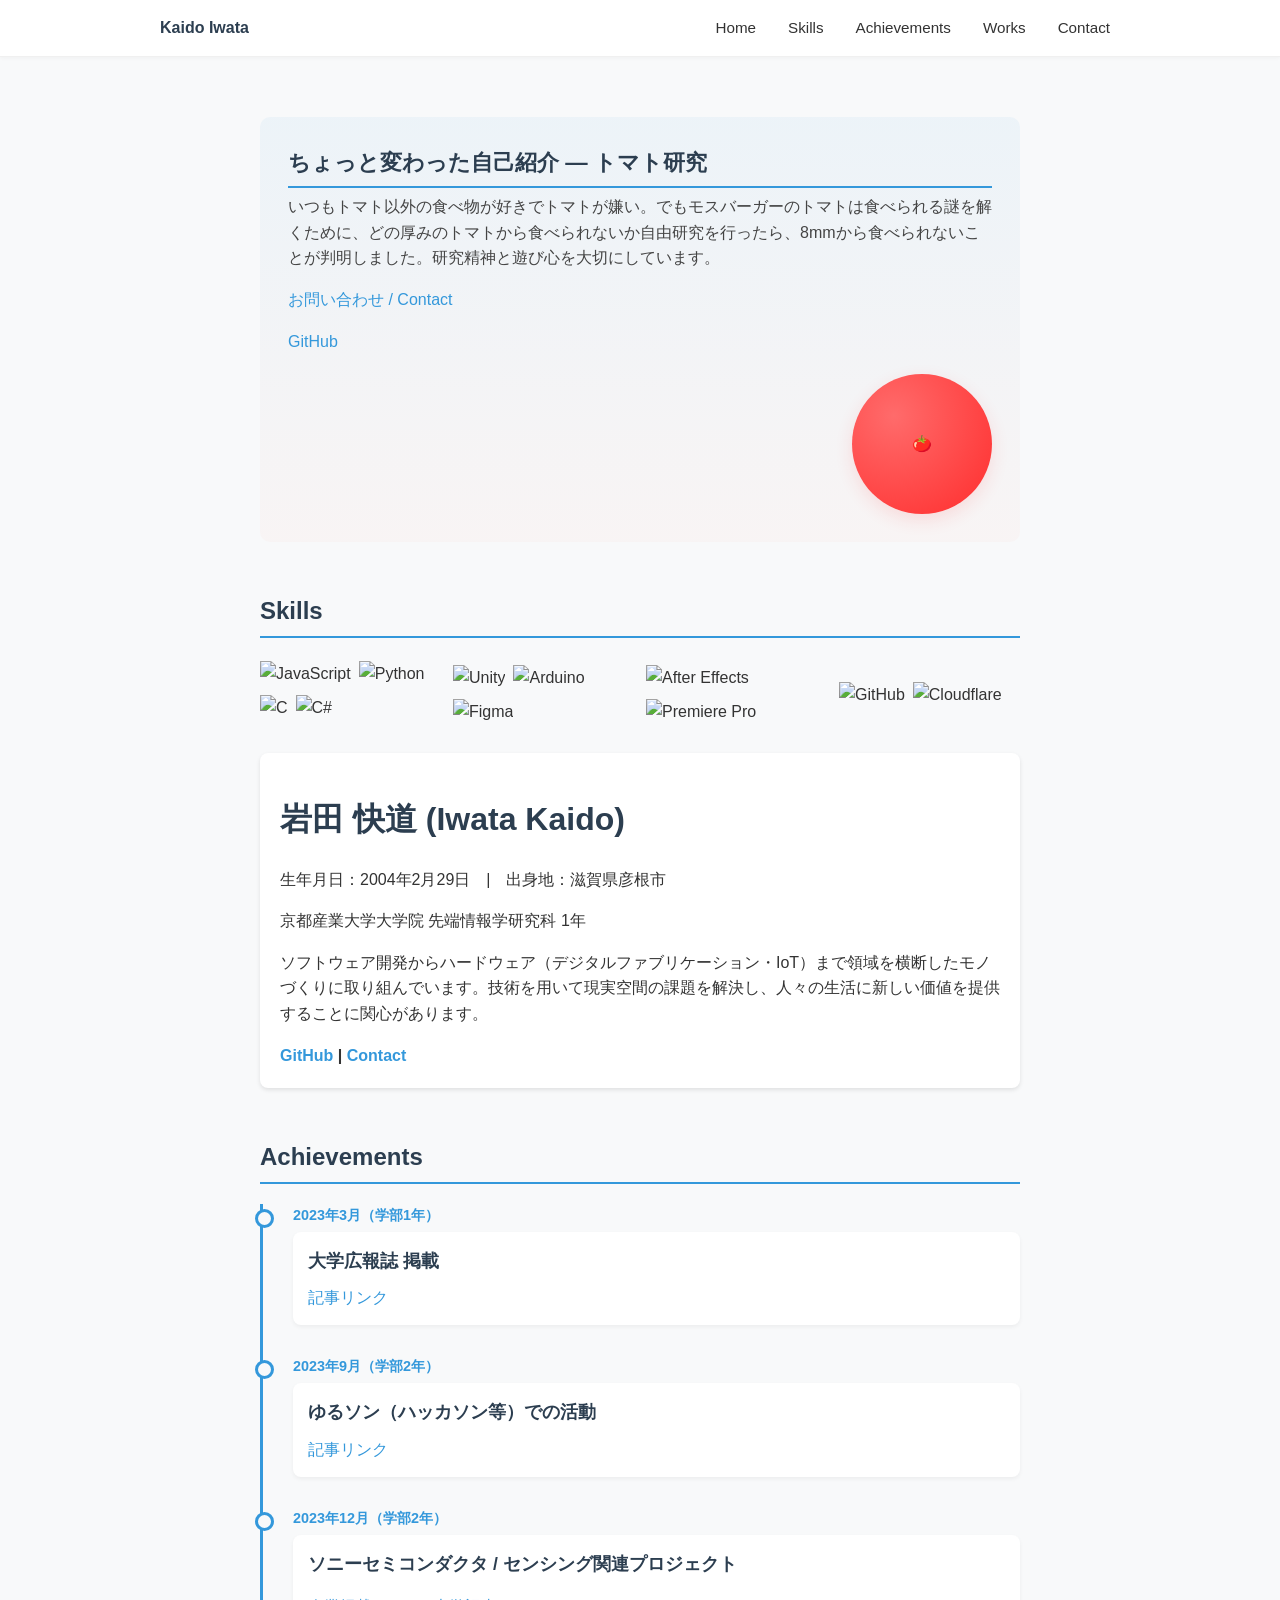
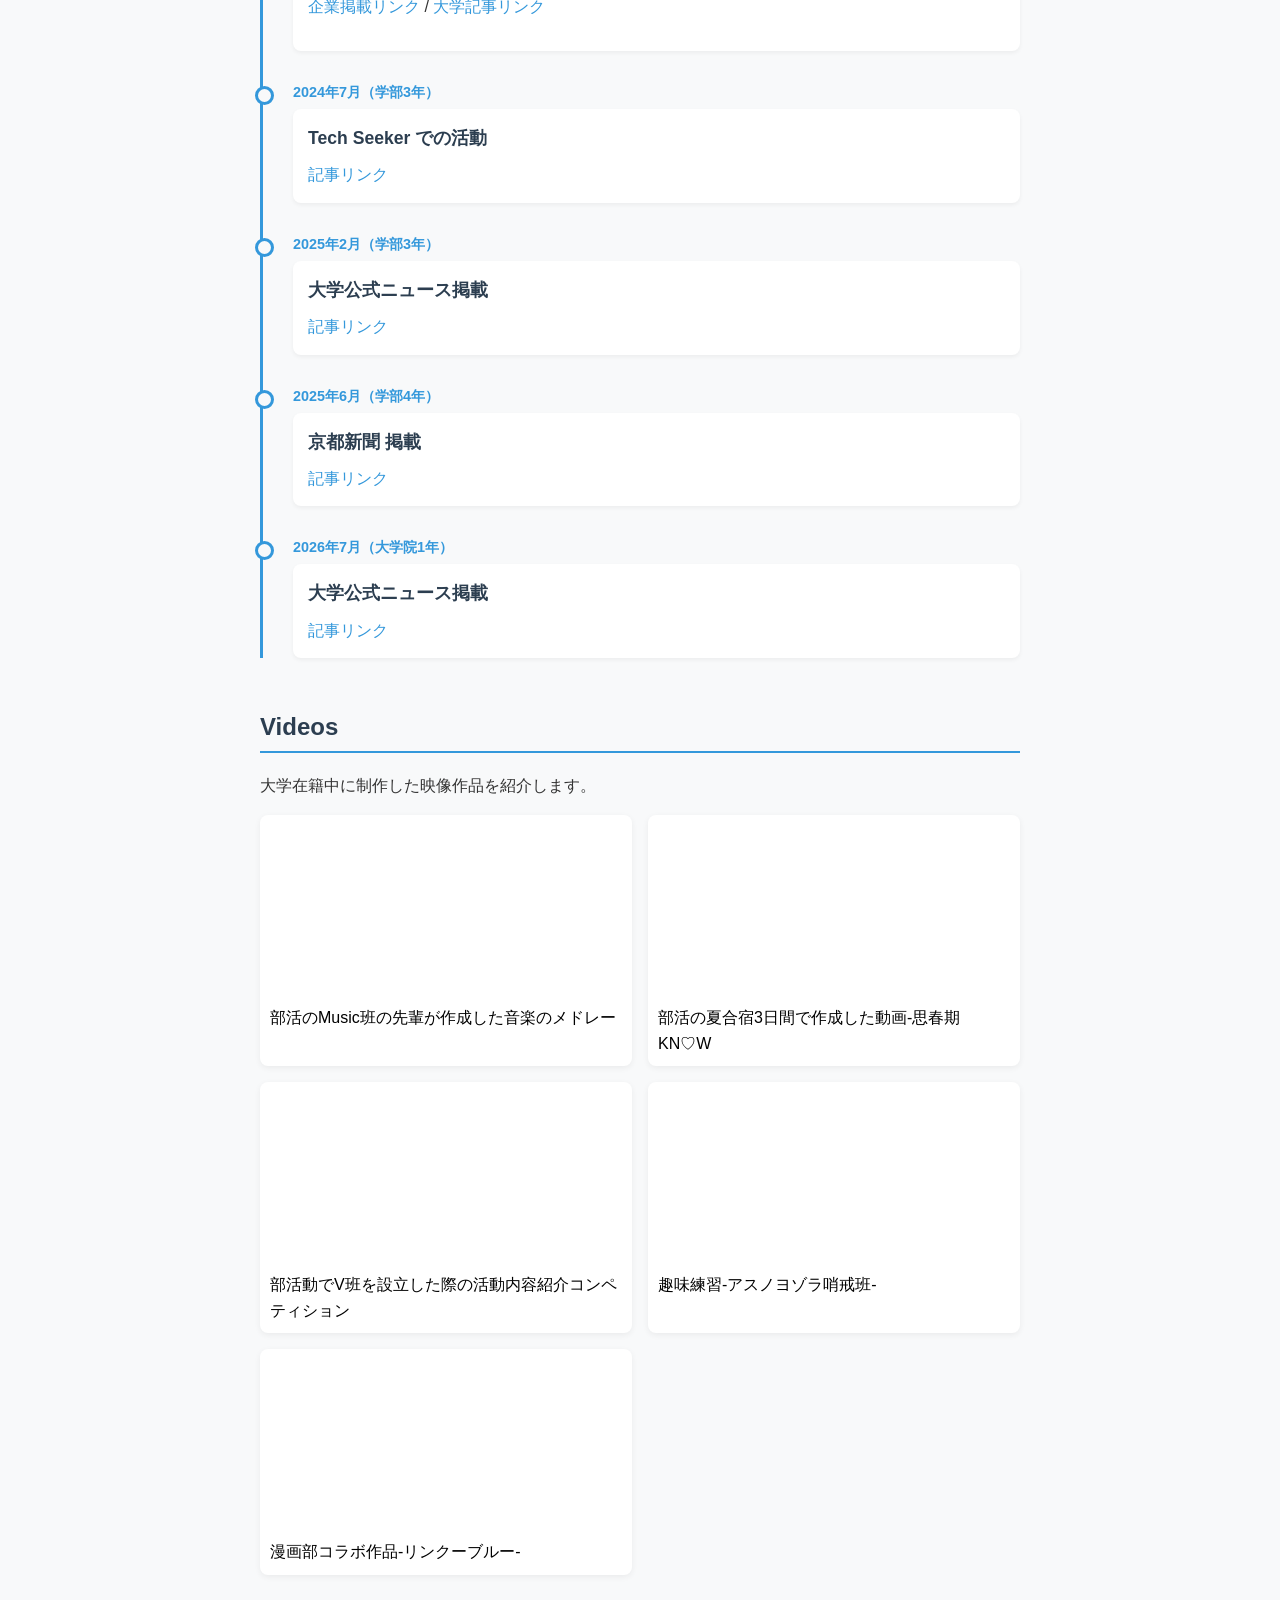
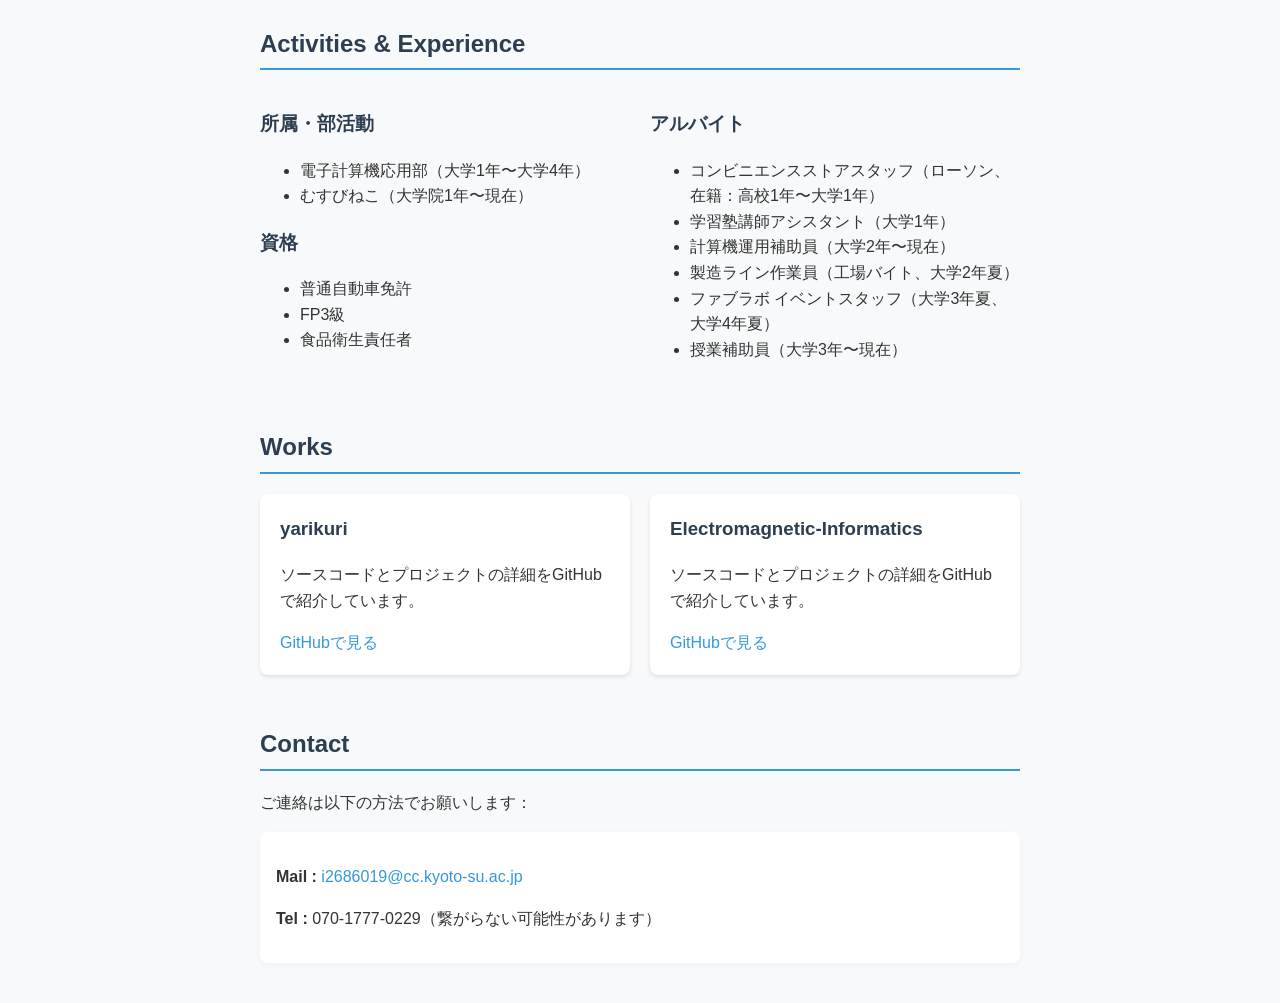
==== index.html @ a4ea2a2a "Publish portfolio" ====
<!DOCTYPE html>
<html lang="ja">
<head>
  <meta charset="UTF-8">
  <meta name="viewport" content="width=device-width, initial-scale=1.0">
  <title>岩田 快道 | Portfolio</title>
  <meta name="description" content="岩田快道のポートフォリオ。ソフトウェア開発、IoT、デジタルファブリケーション、映像制作の活動を紹介します。">
  <meta property="og:title" content="岩田 快道 | Portfolio">
  <meta property="og:description" content="ソフトウェアからハードウェアまで、領域を横断したモノづくりと活動の記録。">
  <meta property="og:type" content="website">
  <meta property="og:url" content="https://kaikai-kitan.github.io/myportfolio/">
  <link rel="canonical" href="https://kaikai-kitan.github.io/myportfolio/">
  <style>
    * { box-sizing: border-box; }
    html { scroll-behavior: smooth; }
    img { max-width: 100%; }
    .profile-card { display: flow-root; }
    @media (prefers-reduced-motion: reduce) { html { scroll-behavior: auto; } }
    @media (max-width: 600px) {
      nav.site-nav .nav-inner { flex-wrap: wrap; gap: 4px; }
      nav.site-nav .nav-links { margin-left: 0; flex-wrap: wrap; gap: 0; }
      nav.site-nav .nav-links a { padding: 6px; font-size: 0.8rem; }
      .works-grid, .videos-grid { grid-template-columns: minmax(0, 1fr); }
      .hero { padding: 20px; }
      section[id], header[id] { scroll-margin-top: 120px; }
      .contact-form { overflow-wrap: anywhere; }
    }
    :root {
      --primary-color: #2c3e50;
      --secondary-color: #3498db;
      --bg-color: #f8f9fa;
      --text-color: #333;
    }
    body {
      font-family: 'Helvetica Neue', Arial, 'Hiragino Kaku Gothic ProN', 'Hiragino Sans', Meiryo, sans-serif;
      line-height: 1.6;
      color: var(--text-color);
      background-color: var(--bg-color);
      margin: 0;
      padding: 0;
    }
    .container {
      max-width: 800px;
      margin: 0 auto;
      padding: 40px 20px;
    }
    h1, h2, h3 {
      color: var(--primary-color);
    }
    h2 {
      border-bottom: 2px solid var(--secondary-color);
      padding-bottom: 5px;
      margin-top: 50px;
    }
    /* account for sticky nav when scrolling to anchors */
    section[id] { scroll-margin-top: 82px; }
    a {
      color: var(--secondary-color);
      text-decoration: none;
    }
    a:hover {
      text-decoration: underline;
    }
    /* Navbar */
    nav.site-nav {
      position: sticky;
      top: 0;
      background: #fff;
      border-bottom: 1px solid rgba(0,0,0,0.06);
      z-index: 50;
      box-shadow: 0 1px 4px rgba(0,0,0,0.04);
    }
    nav.site-nav .nav-inner {
      max-width: 1000px;
      margin: 0 auto;
      padding: 10px 20px;
      display: flex;
      align-items: center;
      gap: 20px;
    }
    nav.site-nav .brand {
      font-weight: 700;
      color: var(--primary-color);
    }
    nav.site-nav .nav-links {
      margin-left: auto;
      display: flex;
      gap: 12px;
      align-items: center;
    }
    nav.site-nav .nav-links a {
      color: var(--text-color);
      padding: 6px 10px;
      border-radius: 6px;
      font-size: 0.95em;
    }
    nav.site-nav .nav-links a:hover {
      background: rgba(52,152,219,0.08);
      color: var(--secondary-color);
    }
    /* Hero */
    .hero {
      display: grid;
      grid-template-columns: 1fr;
      gap: 20px;
      align-items: center;
      background: linear-gradient(180deg, rgba(52,152,219,0.06), rgba(255,99,71,0.03));
      padding: 28px;
      border-radius: 10px;
      margin: 20px 0;
      overflow: hidden;
    }
    .hero .hero-content {
      max-width: 720px;
    }
    .hero h2 {
      margin: 0 0 6px 0;
      font-size: 1.4rem;
    }
    .hero p.lead {
      margin: 0 0 12px 0;
      color: #444;
    }
    .tomato-illustration {
      width: 140px;
      height: 140px;
      border-radius: 50%;
      background: radial-gradient(circle at 30% 30%, #ff6b6b, #ff2d2d);
      display: flex;
      align-items: center;
      justify-content: center;
      box-shadow: 0 6px 18px rgba(255,45,45,0.12);
      margin-left: auto;
    }

    /* Skills icons grid */
    .skills-grid {
      display: grid;
      grid-template-columns: repeat(auto-fit, minmax(120px, 1fr));
      gap: 12px;
      margin-top: 12px;
    }
    .skill-card {
      background: #fff;
      border-radius: 8px;
      padding: 12px;
      display: flex;
      gap: 10px;
      align-items: center;
      box-shadow: 0 2px 6px rgba(0,0,0,0.04);
    }
    .skill-icon {
      width: 42px;
      height: 42px;
      display: inline-flex;
      align-items: center;
      justify-content: center;
      font-size: 20px;
      border-radius: 8px;
      background: #f1f3f5;
    }
    .skill-js { background: #f7df1e; color: #000; }
    .skill-svelte { background: #ff3e00; color: #fff; }
    .skill-py { background: linear-gradient(180deg,#306998,#ffd43b); color:#fff; }
    .skill-ae { background: #1f1f2e; color:#fff; }
    .skill-c { background: #2d6cdf; color:#fff; }
    .skill-esp { background: #6bd3b3; color:#064; }

    /* Videos */
    .videos-grid {
      display: grid;
      grid-template-columns: repeat(auto-fit, minmax(280px, 1fr));
      gap: 16px;
    }
    .video-card {
      background: #fff;
      border-radius: 8px;
      overflow: hidden;
      box-shadow: 0 2px 6px rgba(0,0,0,0.06);
    }
    .video-card iframe,
    .video-card video {
      width: 100%;
      height: 180px;
      display: block;
      border: 0;
    }

    /* Videos caption style: make captions black and remove link underline */
    #videos .video-card a {
      color: #000;
      text-decoration: none;
      border-bottom: none;
    }
    #videos .video-card a:hover {
      color: var(--secondary-color);
      text-decoration: underline;
    }

    /* Activities & Events */
    .two-col {
      display: grid;
      grid-template-columns: 1fr 1fr;
      gap: 20px;
    }
    @media (max-width: 720px) {
      .two-col { grid-template-columns: 1fr; }
      nav.site-nav .nav-inner { padding: 10px 12px; }
      .tomato-illustration { width: 110px; height: 110px; }
    }
    /* Add spacing between skills and profile */
    #skills { margin-bottom: 28px; }
    
    /* Profile Section */
    .profile-card {
      background: #fff;
      padding: 20px;
      border-radius: 8px;
      box-shadow: 0 2px 4px rgba(0,0,0,0.1);
    }
    .links {
      margin-top: 15px;
      font-weight: bold;
    }

    /* Skills Section */
    .skills-list {
      display: flex;
      flex-wrap: wrap;
      gap: 10px;
      list-style: none;
      padding: 0;
    }
    .skills-list li {
      background: #e9ecef;
      padding: 5px 15px;
      border-radius: 20px;
      font-size: 0.9em;
    }

    /* Timeline Section (Achievements) */
    .timeline {
      position: relative;
      margin: 20px 0;
      padding-left: 30px;
      border-left: 3px solid var(--secondary-color);
    }
    .timeline-item {
      position: relative;
      margin-bottom: 30px;
    }
    .timeline-item::before {
      content: '';
      position: absolute;
      left: -38px;
      top: 5px;
      width: 13px;
      height: 13px;
      background: var(--bg-color);
      border: 3px solid var(--secondary-color);
      border-radius: 50%;
    }
    .timeline-date {
      font-weight: bold;
      color: var(--secondary-color);
      font-size: 0.9em;
      margin-bottom: 5px;
    }
    .timeline-content {
      background: #fff;
      padding: 15px;
      border-radius: 8px;
      box-shadow: 0 2px 4px rgba(0,0,0,0.05);
    }
    .timeline-content h3 {
      margin: 0 0 10px 0;
      font-size: 1.1em;
    }

    /* Works Section */
    .works-grid {
      display: grid;
      grid-template-columns: repeat(auto-fit, minmax(300px, 1fr));
      gap: 20px;
    }
    .work-card {
      background: #fff;
      border-radius: 8px;
      padding: 20px;
      box-shadow: 0 2px 4px rgba(0,0,0,0.1);
    }
    .work-title {
      margin-top: 0;
    }
    .work-tech {
      font-size: 0.85em;
      color: #666;
      margin-bottom: 10px;
    }

    /* Modal */
    .modal-backdrop {
      position: fixed;
      inset: 0;
      background: rgba(0,0,0,0.5);
      display: none;
      align-items: center;
      justify-content: center;
      z-index: 200;
    }
    .modal {
      background: #fff;
      border-radius: 10px;
      max-width: 760px;
      width: 94%;
      max-height: 80vh;
      overflow: auto;
      padding: 20px;
      box-shadow: 0 10px 30px rgba(0,0,0,0.2);
    }
    .modal.show { display: block; }
    .modal-close { float: right; background: transparent; border: 0; font-size: 1.1rem; cursor: pointer; }

    /* Contact form */
    .contact-form { background:#fff; padding:16px; border-radius:8px; box-shadow:0 2px 6px rgba(0,0,0,0.04); }
    .contact-form input, .contact-form textarea { width:100%; padding:8px; margin-top:8px; border:1px solid #e6e6e6; border-radius:6px; }
    .contact-form button { margin-top:8px; background:var(--secondary-color); color:#fff; border:0; padding:8px 12px; border-radius:6px; cursor:pointer; }
  </style>
</head>
<body>
  <nav class="site-nav" aria-label="Main navigation">
    <div class="nav-inner">
      <div class="brand">Kaido Iwata</div>
      <div class="nav-links">
        <a href="#home">Home</a>
        <a href="#skills">Skills</a>
        <a href="#achievements">Achievements</a>
        <a href="#works">Works</a>
        <a href="#contact">Contact</a>
      </div>
    </div>
  </nav>
  <div class="container">
    <!-- Hero (Tomato anecdote) -->
    <section class="hero">
      <div class="hero-content">
        <h2>ちょっと変わった自己紹介 — トマト研究</h2>
        <p class="lead">いつもトマト以外の食べ物が好きでトマトが嫌い。でもモスバーガーのトマトは食べられる謎を解くために、どの厚みのトマトから食べられないか自由研究を行ったら、8mmから食べられないことが判明しました。研究精神と遊び心を大切にしています。</p>
        <p><a href="#contact">お問い合わせ / Contact</a></p>
        <div style="margin-top:12px">
          <a href="https://github.com/kaikai-kitan" target="_blank" rel="noopener noreferrer">GitHub</a>
        </div>
      </div>
      <div class="tomato-illustration" aria-hidden="true">🍅</div>
    </section>
    
    <section id="skills">
      <h2>Skills</h2>
      <div class="skills-grid" style="align-items:center;">
        <!-- Languages -->
        <div style="display:flex;flex-wrap:wrap;gap:8px;align-items:center;">
          <img src="https://img.shields.io/badge/JavaScript-F7DF1E?style=for-the-badge&logo=javascript&logoColor=black" alt="JavaScript" />
          <img src="https://img.shields.io/badge/Python-3776AB?style=for-the-badge&logo=python&logoColor=white" alt="Python" />
          <img src="https://img.shields.io/badge/C-00599C?style=for-the-badge&logo=c&logoColor=white" alt="C" />
          <img src="https://img.shields.io/badge/C%23-239120?style=for-the-badge&logo=c-sharp&logoColor=white" alt="C#" />
        </div>

        <!-- Game & Creative Tools -->
        <div style="display:flex;flex-wrap:wrap;gap:8px;align-items:center;margin-top:8px;">
          <img src="https://img.shields.io/badge/Unity-000000?style=for-the-badge&logo=unity&logoColor=white" alt="Unity" />
          <img src="https://img.shields.io/badge/Arduino-00979D?style=for-the-badge&logo=arduino&logoColor=white" alt="Arduino" />
          <img src="https://img.shields.io/badge/Figma-F24E1E?style=for-the-badge&logo=figma&logoColor=white" alt="Figma" />
        </div>

        <!-- Video & Motion -->
        <div style="display:flex;flex-wrap:wrap;gap:8px;align-items:center;margin-top:8px;">
          <img src="https://img.shields.io/badge/After_Effects-9999FF?style=for-the-badge&logo=adobe-after-effects&logoColor=white" alt="After Effects" />
          <img src="https://img.shields.io/badge/Premiere_Pro-9999FF?style=for-the-badge&logo=adobe-premiere-pro&logoColor=white" alt="Premiere Pro" />
        </div>

        <!-- DevOps & Others -->
        <div style="display:flex;flex-wrap:wrap;gap:8px;align-items:center;margin-top:8px;">
          <img src="https://img.shields.io/badge/GitHub-181717?style=for-the-badge&logo=github&logoColor=white" alt="GitHub" />
          <img src="https://img.shields.io/badge/Cloudflare-F38020?style=for-the-badge&logo=cloudflare&logoColor=white" alt="Cloudflare" />
        </div>
      </div>
    </section>
    <header id="home" class="profile-card">
      <h1>岩田 快道 (Iwata Kaido)</h1>
      <p>生年月日：2004年2月29日　|　出身地：滋賀県彦根市</p>
      <p>京都産業大学大学院 先端情報学研究科 1年</p>
      <p>ソフトウェア開発からハードウェア（デジタルファブリケーション・IoT）まで領域を横断したモノづくりに取り組んでいます。技術を用いて現実空間の課題を解決し、人々の生活に新しい価値を提供することに関心があります。</p>
        <div class="links">
          <a href="https://github.com/kaikai-kitan" target="_blank" rel="noopener noreferrer">GitHub</a> | 
          <a href="#contact">Contact</a>
        </div>
    </header>
    

    <!-- 実績 (時系列順) -->
    <section id="achievements">
      <h2>Achievements</h2>
      <div class="timeline">
        
        <div class="timeline-item">
          <div class="timeline-date">2023年3月（学部1年）</div>
          <div class="timeline-content">
            <h3>大学広報誌 掲載</h3>
            <a href="https://www.kyoto-su.ac.jp/about/koho/sagi/2023/08_01_sagi.html" target="_blank" rel="noopener noreferrer">記事リンク</a>
          </div>
        </div>

        <div class="timeline-item">
          <div class="timeline-date">2023年9月（学部2年）</div>
          <div class="timeline-content">
            <h3>ゆるソン（ハッカソン等）での活動</h3>
            <a href="https://www.kyoto-su.ac.jp/wr-news/2023_ise/20231120_196_yuruthon.html" target="_blank" rel="noopener noreferrer">記事リンク</a>
          </div>
        </div>

        <div class="timeline-item">
          <div class="timeline-date">2023年12月（学部2年）</div>
          <div class="timeline-content">
            <h3>ソニーセミコンダクタ / センシング関連プロジェクト</h3>
            <p>
              <a href="https://www.sony-semicon.com/ja/info/2024/2024011201.html" target="_blank" rel="noopener noreferrer">企業掲載リンク</a> / 
              <a href="https://www.kyoto-su.ac.jp/wr-news/2023_ise/20231226_196_sensing.html" target="_blank" rel="noopener noreferrer">大学記事リンク</a>
            </p>
          </div>
        </div>

        <div class="timeline-item">
          <div class="timeline-date">2024年7月（学部3年）</div>
          <div class="timeline-content">
            <h3>Tech Seeker での活動</h3>
            <a href="https://www.kyoto-su.ac.jp/wr-news/2024_ise/20240716_196_techseeker.html" target="_blank" rel="noopener noreferrer">記事リンク</a>
          </div>
        </div>

        <div class="timeline-item">
          <div class="timeline-date">2025年2月（学部3年）</div>
          <div class="timeline-content">
            <h3>大学公式ニュース掲載</h3>
            <a href="https://www.kyoto-su.ac.jp/news/news-000598.html" target="_blank" rel="noopener noreferrer">記事リンク</a>
          </div>
        </div>

        <div class="timeline-item">
          <div class="timeline-date">2025年6月（学部4年）</div>
          <div class="timeline-content">
            <h3>京都新聞 掲載</h3>
            <a href="https://www.kyoto-np.co.jp/articles/-/1494513" target="_blank" rel="noopener noreferrer">記事リンク</a>
          </div>
        </div>

        <div class="timeline-item">
          <div class="timeline-date">2026年7月（大学院1年）</div>
          <div class="timeline-content">
            <h3>大学公式ニュース掲載</h3>
            <a href="https://www.kyoto-su.ac.jp/news/news-003319.html" target="_blank" rel="noopener noreferrer">記事リンク</a>
          </div>
        </div>

      </div>
    </section>

    <!-- Videos / 映像作品 -->
    <section id="videos">
      <h2>Videos</h2>
      <p>大学在籍中に制作した映像作品を紹介します。</p>
      <div class="videos-grid">
        <!-- 1 -->
        <div class="video-card">
          <div class="media-fallback" data-id="qpyAPRqM528">
            <iframe src="https://www.youtube.com/embed/qpyAPRqM528?rel=0" title="Video 1" loading="lazy" allowfullscreen></iframe>
          </div>
          <div style="padding:10px"><a href="https://www.youtube.com/watch?v=qpyAPRqM528" target="_blank" rel="noopener noreferrer">部活のMusic班の先輩が作成した音楽のメドレー</a></div>
        </div>

        <!-- 2 -->
        <div class="video-card">
          <div class="media-fallback" data-id="vR4zYsvXco4">
            <iframe src="https://www.youtube.com/embed/vR4zYsvXco4?rel=0" title="Video 2" loading="lazy" allowfullscreen></iframe>
          </div>
          <div style="padding:10px"><a href="https://www.youtube.com/watch?v=vR4zYsvXco4" target="_blank" rel="noopener noreferrer">部活の夏合宿3日間で作成した動画-思春期KN♡W</a></div>
        </div>

        <!-- 3 -->
        <div class="video-card">
          <div class="media-fallback" data-id="ZSowNJAmvLs">
            <iframe src="https://www.youtube.com/embed/ZSowNJAmvLs?rel=0" title="Video 3" loading="lazy" allowfullscreen></iframe>
          </div>
          <div style="padding:10px"><a href="https://www.youtube.com/watch?v=ZSowNJAmvLs" target="_blank" rel="noopener noreferrer">部活動でV班を設立した際の活動内容紹介コンペティション</a></div>
        </div>

        <!-- 4 (studio video id) -->
        <div class="video-card">
          <div class="media-fallback" data-id="2HR0WA5hGog">
            <iframe src="https://www.youtube.com/embed/2HR0WA5hGog?rel=0" title="Video 4" loading="lazy" allowfullscreen></iframe>
          </div>
          <div style="padding:10px"><a href="https://www.youtube.com/watch?v=2HR0WA5hGog" target="_blank" rel="noopener noreferrer">趣味練習-アスノヨゾラ哨戒班-</a></div>
        </div>

        <!-- 5 -->
        <div class="video-card">
          <div class="media-fallback" data-id="8yglG_UARAo">
            <iframe src="https://www.youtube.com/embed/8yglG_UARAo?rel=0" title="Video 5" loading="lazy" allowfullscreen></iframe>
          </div>
          <div style="padding:10px"><a href="https://www.youtube.com/watch?v=8yglG_UARAo" target="_blank" rel="noopener noreferrer">漫画部コラボ作品-リンクーブルー-</a></div>
        </div>

      </div>
    </section>

    <!-- Activities: 部活動・資格・アルバイト -->
    <section id="activities">
      <h2>Activities & Experience</h2>
      <div class="two-col">
        <div>
            <h3>所属・部活動</h3>
            <ul>
              <li>電子計算機応用部（大学1年〜大学4年）</li>
              <li>むすびねこ（大学院1年〜現在）</li>
            </ul>
            <h3>資格</h3>
            <ul>
              <li>普通自動車免許</li>
              <li>FP3級</li>
              <li>食品衛生責任者</li>
            </ul>
        </div>
        <div>
          <h3>アルバイト</h3>
            <ul>
              <li>コンビニエンスストアスタッフ（ローソン、在籍：高校1年〜大学1年）</li>
              <li>学習塾講師アシスタント（大学1年）</li>
              <li>計算機運用補助員（大学2年〜現在）</li>
              <li>製造ライン作業員（工場バイト、大学2年夏）</li>
              <li>ファブラボ イベントスタッフ（大学3年夏、大学4年夏）</li>
              <li>授業補助員（大学3年〜現在）</li>
            </ul>
        </div>
      </div>
    </section>

    <!-- 制作物 -->
    <section id="works">
      <h2>Works</h2>
      <div class="works-grid">
        
        <div class="work-card">
          <h3 class="work-title">yarikuri</h3>
          <p>ソースコードとプロジェクトの詳細をGitHubで紹介しています。</p>
          <a href="https://github.com/kaikai-kitan/yarikuri" target="_blank" rel="noopener noreferrer">GitHubで見る</a>
        </div>

        <div class="work-card">
          <h3 class="work-title">Electromagnetic-Informatics</h3>
          <p>ソースコードとプロジェクトの詳細をGitHubで紹介しています。</p>
          <a href="https://github.com/kaikai-kitan/Electromagnetic-Informatics" target="_blank" rel="noopener noreferrer">GitHubで見る</a>
        </div>

      </div>
    </section>

    <!-- 連絡先 -->
    <section id="contact">
      <h2>Contact</h2>
      <p>ご連絡は以下の方法でお願いします：</p>
      <div class="contact-form">
        <p><strong>Mail :</strong> <a href="mailto:i2686019@cc.kyoto-su.ac.jp">i2686019@cc.kyoto-su.ac.jp</a></p>
        <p><strong>Tel :</strong> 070-1777-0229（繋がらない可能性があります）</p>
      </div>
    </section>

  </div>
</body>
</html>
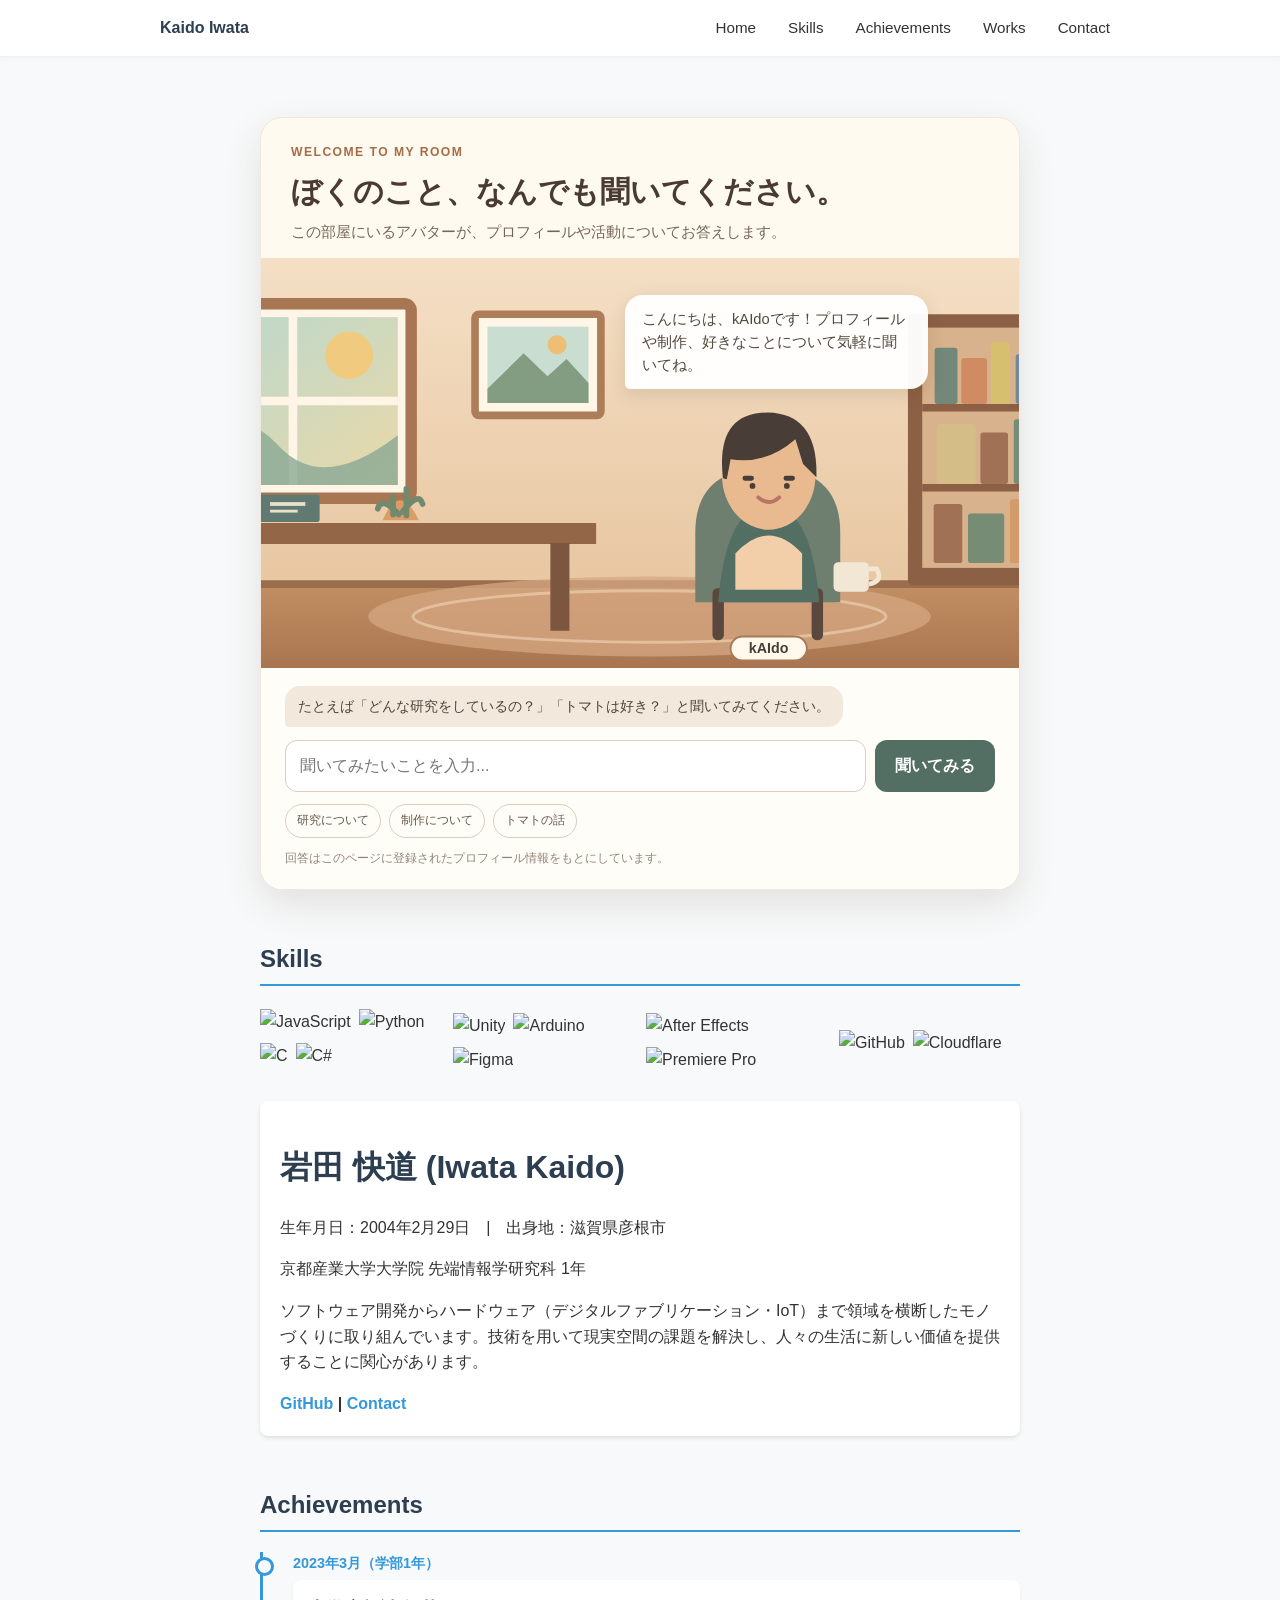
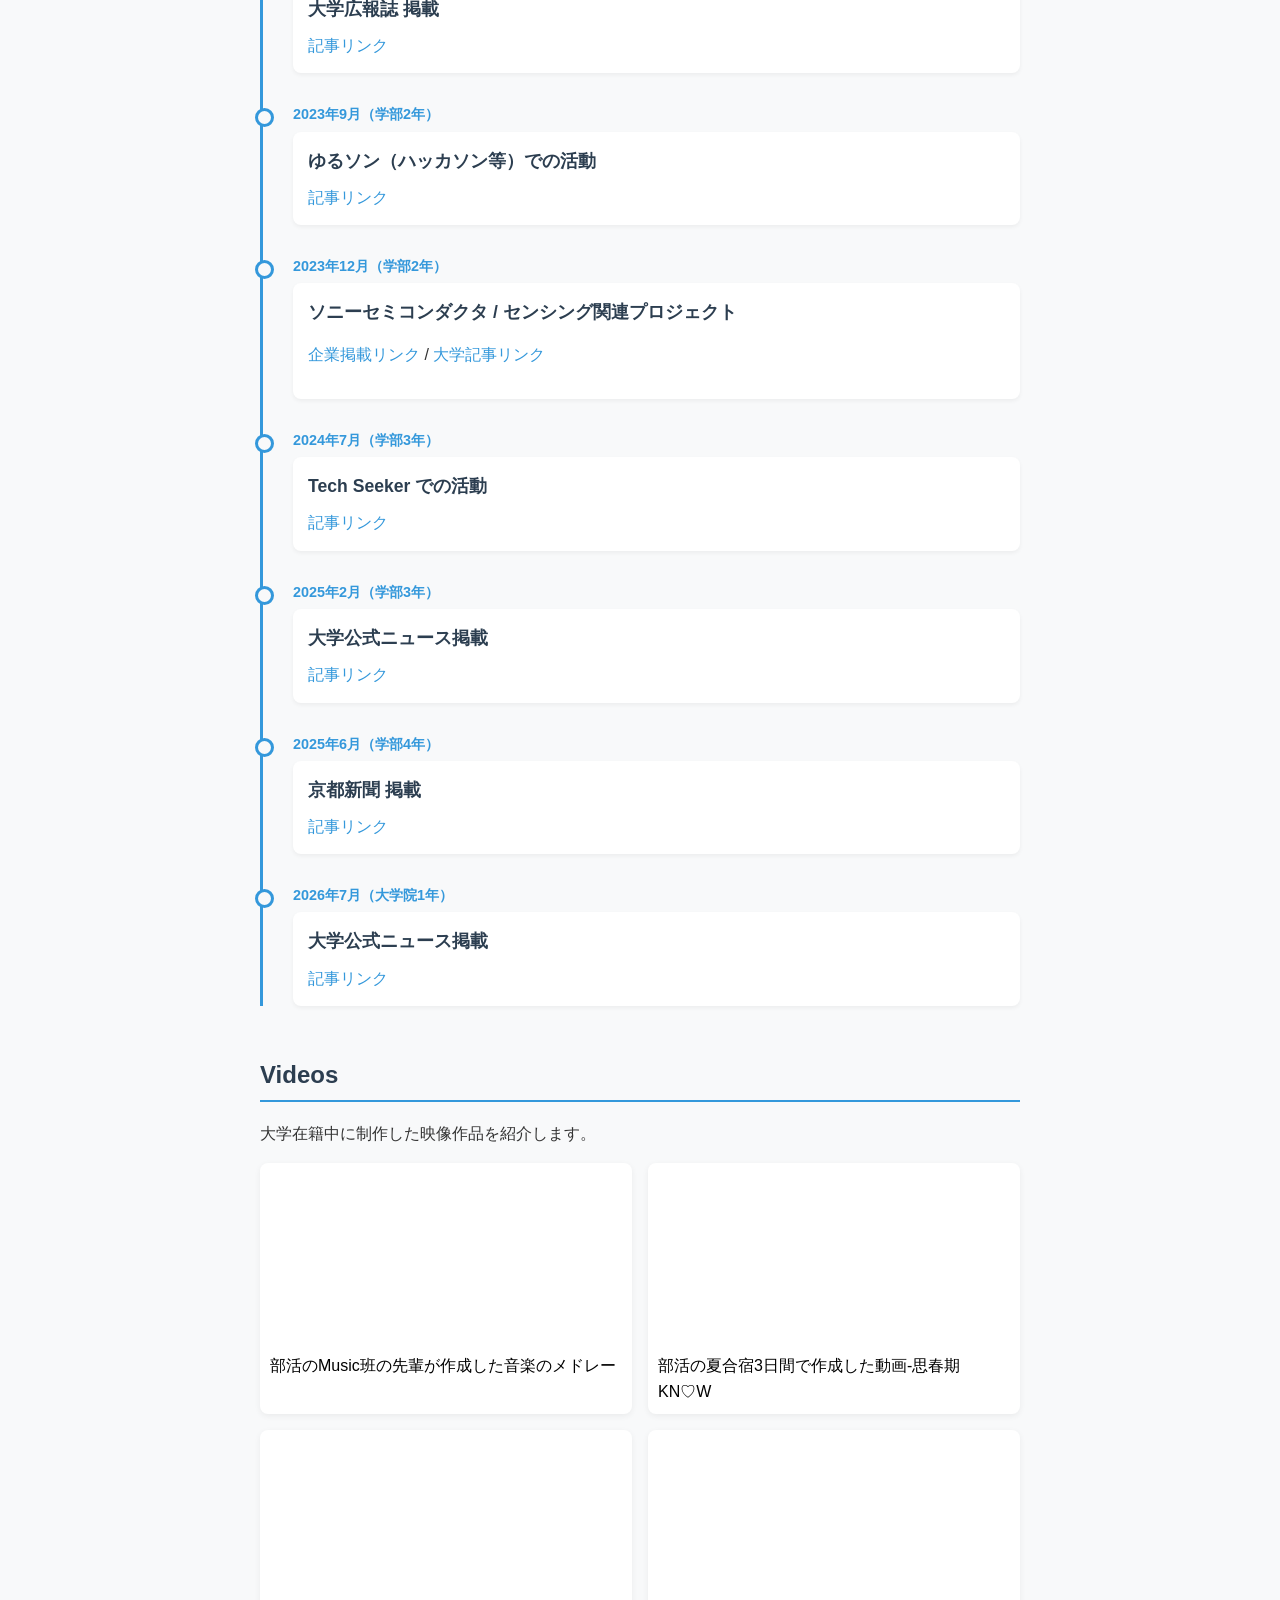
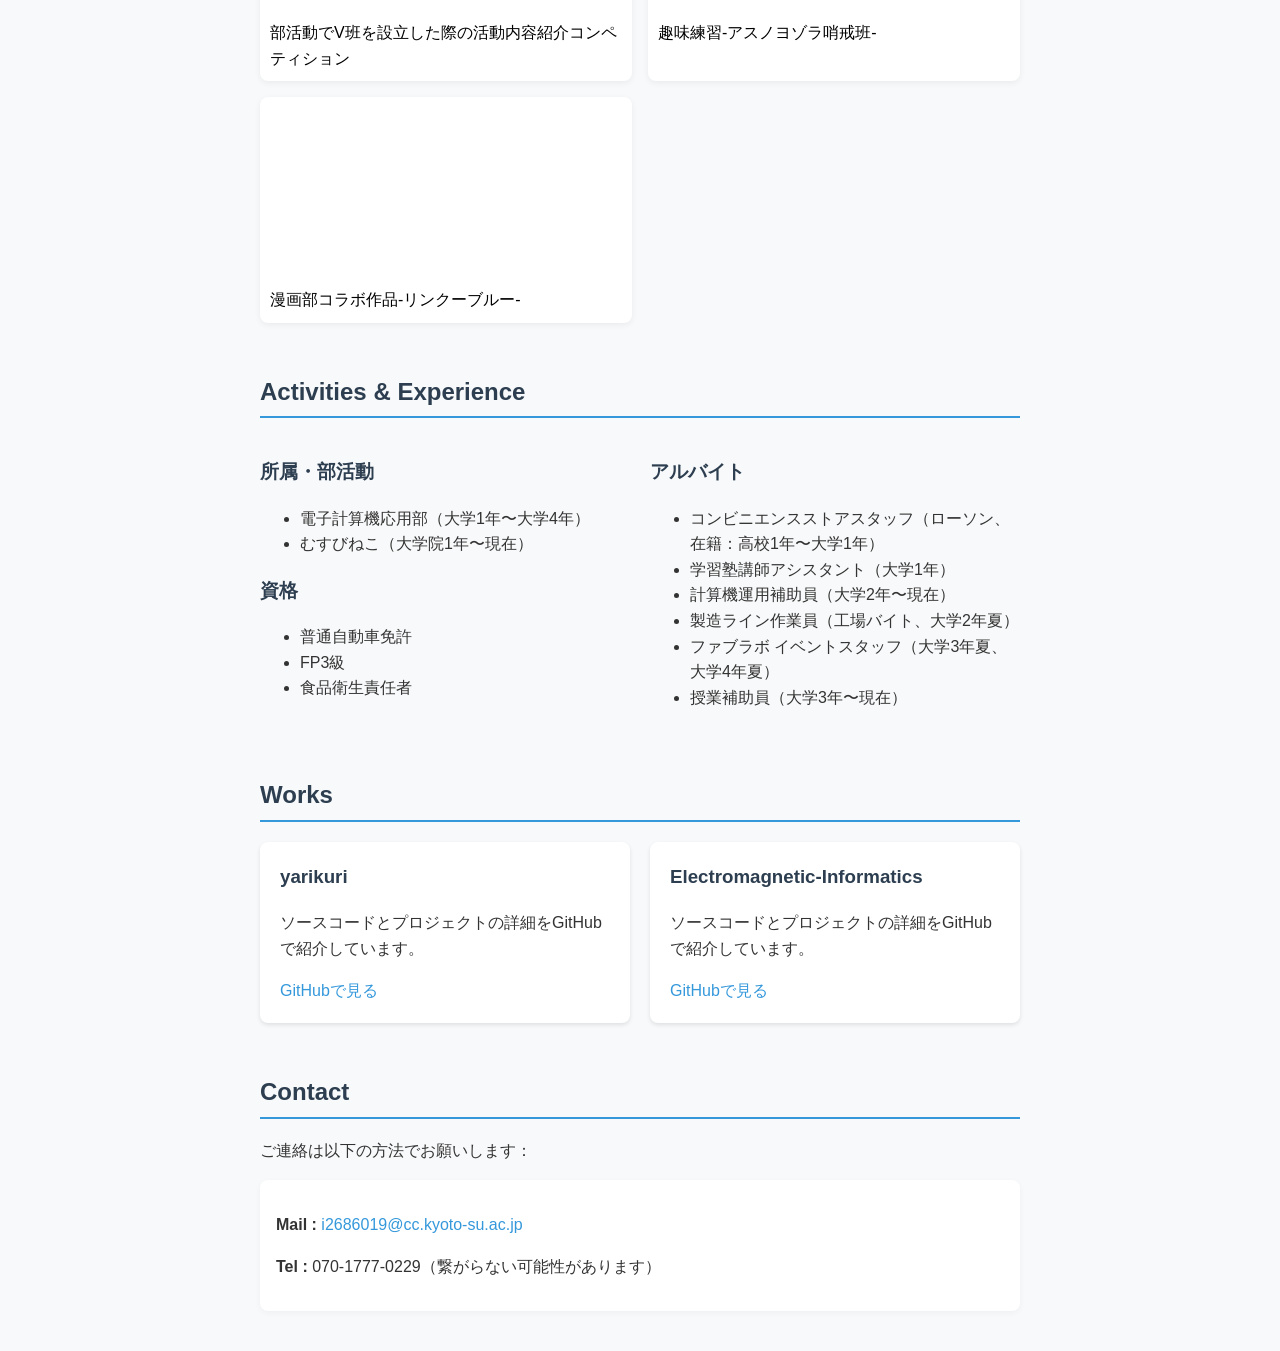
==== commit 5a31f905: "Add kAIdo portfolio chat assistant" ====
--- a/index.html
+++ b/index.html
@@ -98,6 +98,64 @@
       background: rgba(52,152,219,0.08);
       color: var(--secondary-color);
     }
+    /* About-me room chatbot */
+    .room-chat {
+      margin: 20px 0 34px;
+      overflow: hidden;
+      border-radius: 22px;
+      background: #fffaf0;
+      box-shadow: 0 14px 38px rgba(68, 52, 37, .12);
+      border: 1px solid rgba(104, 78, 54, .1);
+    }
+    .room-heading { padding: 25px 30px 14px; }
+    .room-kicker { margin: 0 0 5px; color: #a66c45; font-size: .76rem; font-weight: 800; letter-spacing: .12em; }
+    .room-heading h1 { margin: 0; color: #493b33; font-size: clamp(1.35rem, 3vw, 1.85rem); }
+    .room-heading p:last-child { margin: 5px 0 0; color: #75665b; font-size: .94rem; }
+    .room-scene {
+      position: relative;
+      height: clamp(260px, 39vw, 410px);
+      overflow: hidden;
+      background: #e9c9a5;
+    }
+    .room-scene svg { display: block; width: 100%; height: 100%; }
+    .scene-bubble {
+      position: absolute;
+      top: 9%; left: 48%;
+      max-width: min(40%, 360px);
+      padding: 13px 17px;
+      border-radius: 18px 18px 18px 5px;
+      color: #53483d;
+      background: rgba(255,255,255,.96);
+      box-shadow: 0 5px 18px rgba(68,52,37,.13);
+      font-size: .92rem;
+      line-height: 1.55;
+      animation: bubble-in .35s ease-out both;
+    }
+    .scene-bubble::after { content: ''; position: absolute; left: 14px; bottom: -8px; border: 9px solid transparent; border-top-color: #fff; border-left: 0; }
+    .scene-bubble.thinking { color: #8b7a6b; }
+    @keyframes bubble-in { from { opacity: 0; transform: translateY(7px) scale(.98); } to { opacity: 1; transform: translateY(0) scale(1); } }
+    .room-chatbox { padding: 18px 24px 22px; background: #fffdf8; }
+    .chat-log { display: flex; flex-direction: column; gap: 10px; max-height: 180px; overflow-y: auto; margin-bottom: 13px; }
+    .chat-message { max-width: 82%; padding: 9px 13px; border-radius: 15px; font-size: .9rem; white-space: pre-wrap; overflow-wrap: anywhere; }
+    .chat-message.bot { align-self: flex-start; background: #f2e8dc; color: #51453b; border-bottom-left-radius: 4px; }
+    .chat-message.user { align-self: flex-end; background: #536e63; color: white; border-bottom-right-radius: 4px; }
+    .chat-form { display: flex; gap: 9px; }
+    .chat-form input { min-width: 0; flex: 1; border: 1px solid #ddcdbb; border-radius: 12px; padding: 12px 14px; color: #493b33; background: white; font: inherit; }
+    .chat-form input:focus { outline: 3px solid rgba(83,110,99,.18); border-color: #536e63; }
+    .chat-form button { border: 0; border-radius: 12px; padding: 0 20px; color: white; background: #536e63; font: inherit; font-weight: 700; cursor: pointer; }
+    .chat-form button:hover { background: #40594f; }
+    .chat-form button:disabled { opacity: .65; cursor: wait; }
+    .chat-hints { display: flex; flex-wrap: wrap; gap: 8px; margin-top: 12px; }
+    .chat-hints button { border: 1px solid #ddcdbb; border-radius: 999px; padding: 6px 11px; color: #66574a; background: transparent; font: inherit; font-size: .78rem; cursor: pointer; }
+    .chat-hints button:hover { background: #f4ede4; }
+    .chat-note { margin: 11px 0 0; color: #938579; font-size: .72rem; }
+    @media (max-width: 600px) {
+      .room-heading { padding: 20px 18px 12px; }
+      .room-scene { height: 280px; }
+      .scene-bubble { top: 7%; left: 42%; max-width: 50%; padding: 10px 12px; font-size: .8rem; }
+      .room-chatbox { padding: 14px; }
+      .chat-form button { padding: 0 14px; }
+    }
     /* Hero */
     .hero {
       display: grid;
@@ -341,17 +399,70 @@
     </div>
   </nav>
   <div class="container">
-    <!-- Hero (Tomato anecdote) -->
-    <section class="hero">
-      <div class="hero-content">
-        <h2>ちょっと変わった自己紹介 — トマト研究</h2>
-        <p class="lead">いつもトマト以外の食べ物が好きでトマトが嫌い。でもモスバーガーのトマトは食べられる謎を解くために、どの厚みのトマトから食べられないか自由研究を行ったら、8mmから食べられないことが判明しました。研究精神と遊び心を大切にしています。</p>
-        <p><a href="#contact">お問い合わせ / Contact</a></p>
-        <div style="margin-top:12px">
-          <a href="https://github.com/kaikai-kitan" target="_blank" rel="noopener noreferrer">GitHub</a>
-        </div>
-      </div>
-      <div class="tomato-illustration" aria-hidden="true">🍅</div>
+    <!-- About-me chatbot -->
+    <section id="home" class="room-chat" aria-labelledby="room-title">
+      <div class="room-heading">
+        <p class="room-kicker">WELCOME TO MY ROOM</p>
+        <h1 id="room-title">ぼくのこと、なんでも聞いてください。</h1>
+        <p>この部屋にいるアバターが、プロフィールや活動についてお答えします。</p>
+      </div>
+      <div class="room-scene" aria-label="窓や本棚、机のある暖かな部屋にアバターが座っています">
+        <svg viewBox="0 0 1100 430" role="img" aria-hidden="true" preserveAspectRatio="xMidYMid slice">
+          <defs>
+            <linearGradient id="wall" x2="0" y2="1"><stop stop-color="#f4dfc5"/><stop offset="1" stop-color="#e8c7a2"/></linearGradient>
+            <linearGradient id="floor" x2="0" y2="1"><stop stop-color="#c28e62"/><stop offset="1" stop-color="#a87550"/></linearGradient>
+            <linearGradient id="window" x2="1" y2="1"><stop stop-color="#b7d8d0"/><stop offset="1" stop-color="#e9d9a8"/></linearGradient>
+          </defs>
+          <rect width="1100" height="342" fill="url(#wall)"/><rect y="342" width="1100" height="88" fill="url(#floor)"/>
+          <path d="M0 342H1100" stroke="#9a6d4d" stroke-width="8"/>
+          <!-- window and sunlight -->
+          <rect x="62" y="48" width="248" height="204" rx="7" fill="#fff5e6" stroke="#a97654" stroke-width="12"/>
+          <rect x="76" y="62" width="220" height="176" fill="url(#window)"/>
+          <path d="M186 62v176M76 150h220" stroke="#fff5e6" stroke-width="9"/>
+          <circle cx="245" cy="102" r="25" fill="#f4c978" opacity=".9"/><path d="M77 201q48-54 94-4t125-11v52H77z" fill="#8aa995" opacity=".8"/>
+          <!-- framed art -->
+          <rect x="377" y="59" width="132" height="106" rx="4" fill="#fff6e8" stroke="#ad7c59" stroke-width="8"/><rect x="390" y="72" width="106" height="80" fill="#c9ddd1"/><path d="M390 137l38-37 25 24 20-18 23 25v21H390z" fill="#829d82"/><circle cx="463" cy="91" r="10" fill="#edbe73"/>
+          <!-- bookcase -->
+          <rect x="831" y="59" width="218" height="284" rx="5" fill="#8c6045"/><rect x="846" y="73" width="188" height="252" fill="#d8b28c"/>
+          <path d="M846 157h188M846 241h188" stroke="#8c6045" stroke-width="8"/>
+          <rect x="859" y="94" width="24" height="59" rx="3" fill="#738879"/><rect x="887" y="105" width="27" height="48" rx="3" fill="#d18b62"/><rect x="918" y="88" width="20" height="65" rx="3" fill="#d6c06f"/><rect x="944" y="101" width="34" height="52" rx="3" fill="#718999"/><rect x="985" y="92" width="34" height="61" rx="3" fill="#aa7460"/>
+          <rect x="861" y="174" width="41" height="63" rx="4" fill="#d4bd87"/><rect x="907" y="183" width="29" height="54" rx="3" fill="#a07155"/><rect x="942" y="169" width="34" height="68" rx="3" fill="#768d79"/><rect x="982" y="178" width="38" height="59" rx="3" fill="#7892a0"/>
+          <rect x="858" y="258" width="30" height="62" rx="3" fill="#a07155"/><rect x="894" y="268" width="38" height="52" rx="3" fill="#778c74"/><rect x="938" y="253" width="27" height="67" rx="3" fill="#d49a69"/><rect x="971" y="264" width="48" height="56" rx="3" fill="#d2be8b"/>
+          <!-- rug -->
+          <ellipse cx="560" cy="376" rx="295" ry="42" fill="#d6a783" opacity=".75"/>
+          <ellipse cx="560" cy="376" rx="248" ry="27" fill="none" stroke="#edcfad" stroke-width="3" opacity=".7"/>
+          <!-- desk -->
+          <path d="M104 278h400v22H104z" fill="#946648"/><path d="M130 299h20v92h-20zm326 0h20v92h-20z" fill="#7c563e"/>
+          <rect x="147" y="248" width="67" height="29" rx="3" fill="#607a72"/><rect x="162" y="256" width="37" height="4" fill="#e8dfcc"/><rect x="162" y="264" width="29" height="3" fill="#e8dfcc"/>
+          <path d="M280 275q18-42 38 0z" fill="#db9d68"/><path d="M291 269v-19m14 20v-28m-8 27q-18-20-22-6m26 3q17-22 21-8" stroke="#73896e" stroke-width="6" fill="none" stroke-linecap="round"/>
+          <!-- avatar chair -->
+          <path d="M608 288q0-68 76-68t76 68v73H608z" fill="#6e7f70"/><path d="M632 352v43m104-43v43" stroke="#59483b" stroke-width="12" stroke-linecap="round"/>
+          <!-- abstract avatar body, hair and face -->
+          <path d="M632 361q8-101 53-101t53 101z" fill="#536e63"/><path d="M650 310q35-38 70 0v38h-70z" fill="#f3cfa9"/>
+          <ellipse cx="685" cy="228" rx="49" ry="57" fill="#e9b990"/><path d="M637 231q-8-69 47-69 53 1 51 68l-14-14-8-26q-31 27-68 21l-4 21z" fill="#493d38"/>
+          <path d="M660 231h7m36 0h7" stroke="#493d38" stroke-width="5" stroke-linecap="round"/><path d="M674 251q11 10 22 0" fill="none" stroke="#b87465" stroke-width="4" stroke-linecap="round"/>
+          <circle cx="668" cy="239" r="3" fill="#493d38"/><circle cx="704" cy="239" r="3" fill="#493d38"/>
+          <rect x="645" y="397" width="80" height="25" rx="12.5" fill="#fff8eb" stroke="#a77a58" stroke-width="2"/><text x="685" y="414" text-anchor="middle" font-family="Arial, sans-serif" font-weight="700" font-size="15" fill="#493d38">kAIdo</text>
+          <!-- little mug -->
+          <rect x="753" y="319" width="37" height="31" rx="5" fill="#f2e6d4"/><path d="M790 326h8q8 13-8 16" fill="none" stroke="#f2e6d4" stroke-width="5"/>
+        </svg>
+        <div class="scene-bubble" id="scene-bubble" aria-live="polite">こんにちは、kAIdoです！プロフィールや制作、好きなことについて気軽に聞いてね。</div>
+      </div>
+      <div class="room-chatbox">
+        <div class="chat-log" id="chat-log" role="log" aria-live="polite" aria-label="会話">
+          <div class="chat-message bot">たとえば「どんな研究をしているの？」「トマトは好き？」と聞いてみてください。</div>
+        </div>
+        <form class="chat-form" id="chat-form">
+          <input id="chat-input" type="text" maxlength="300" autocomplete="off" placeholder="聞いてみたいことを入力..." aria-label="質問を入力" required>
+          <button type="submit">聞いてみる</button>
+        </form>
+        <div class="chat-hints" aria-label="質問例">
+          <button type="button" data-question="どんな研究をしているの？">研究について</button>
+          <button type="button" data-question="どんなものを作ってきた？">制作について</button>
+          <button type="button" data-question="トマトは好き？">トマトの話</button>
+        </div>
+        <p class="chat-note">回答はこのページに登録されたプロフィール情報をもとにしています。</p>
+      </div>
     </section>
     
     <section id="skills">
@@ -385,7 +496,7 @@
         </div>
       </div>
     </section>
-    <header id="home" class="profile-card">
+    <header id="profile" class="profile-card">
       <h1>岩田 快道 (Iwata Kaido)</h1>
       <p>生年月日：2004年2月29日　|　出身地：滋賀県彦根市</p>
       <p>京都産業大学大学院 先端情報学研究科 1年</p>
@@ -574,5 +685,81 @@
     </section>
 
   </div>
+<script>
+document.addEventListener('DOMContentLoaded', ()=>{
+  // Local profile knowledge and conversational phrasing for kAIdo.
+  const profileAnswers = [
+    { topic: 'personality', terms: ['性格', 'どんな人', '人柄', '強み', '得意', '大切', '価値観', '好奇心', '遊び心', '研究精神', '好きなこと', '楽しい'], answer: '気になったことを実際に試して確かめるのが好きです。ソフトもハードも、面白そうならまず手を動かしてみるタイプ。トマトの厚みを調べたのもその一例です（笑）。' },
+    { topic: 'research', terms: ['研究', '専攻', '大学院', '学業', '何を学', '興味', '関心', 'ものづくり', '課題解決', '現実空間', '暮らし', '何してる', '何をしてる', '何やってる', '普段', 'やってる', '取り組み'], answer: 'ソフトウェアからハードウェアまで領域を横断したものづくりに取り組んでいます。技術で現実空間の課題を解決して、暮らしに新しい価値をつくることに関心があります。分野をまたいで考えるのが面白いんです。' },
+    { topic: 'works', terms: ['制作', '作った', '作っ', '作品', 'ポートフォリオ', 'アプリ', 'svelte', 'iot', 'esp32', 'プロジェクト', 'ものを作', '何を作', '開発'], answer: 'Webアプリケーションや、ESP32と3Dパーツを使ったIoTデバイスなどを制作してきました。ソフトだけで完結せず、実際に触れるものまで作るのが好きです。詳しくはWorks欄も見てみてください！' },
+    { topic: 'tomato', terms: ['トマト', '好き嫌い', '嫌いな', '苦手な食', 'モスバーガー', '8mm', '八ミリ'], answer: '実はトマトが苦手です。でもモスバーガーのトマトは食べられるので、「何mmから無理なんだろう？」と厚みを変えて調べました。結果は8mmから食べられない！こういう身近な疑問を試すの、けっこう好きです（笑）。' },
+    { topic: 'hometown', terms: ['出身', 'どこ', '地元', '滋賀', '彦根', '生まれ'], answer: '滋賀県彦根市出身です！' },
+    { topic: 'birthday', terms: ['誕生日', '生年月日', '何歳', 'いつ生まれ', 'うるう年'], answer: '2004年2月29日生まれです。うるう年生まれなので、誕生日の話になるとちょっと覚えてもらいやすいです。' },
+    { topic: 'school', terms: ['大学', '学校', '京都産業', '先端情報', '何年生', '学部', 'どこで学'], answer: '京都産業大学大学院の先端情報学研究科に在籍しています。' },
+    { topic: 'skills', terms: ['スキル', '言語', '技術', 'プログラミング', 'できる', '何ができ', '使える', 'javascript', 'python', 'unity', 'arduino', 'figma'], answer: 'JavaScript、Python、C、C#をはじめ、Unity、Arduino、Figma、After Effects、Premiere Proなどに触れてきました。ソフトウェアもハードウェアも、必要に応じて手を動かして覚えていくスタイルです。' },
+    { topic: 'activities', terms: ['活動', '部活', 'サークル', 'むすびねこ', '電子計算機', '所属', '学生時代'], answer: '大学では電子計算機応用部で活動し、大学院では「むすびねこ」に所属しています。部活動やものづくりの場で、仲間と一緒に形にしていく経験を重ねてきました。' },
+    { topic: 'work', terms: ['仕事', 'バイト', 'アルバイト', '経験', '働いた', 'ファブラボ'], answer: 'コンビニや塾でのアルバイトのほか、大学での計算機運用補助・授業補助、ファブラボのイベントスタッフなどを経験しました。いろいろな現場を知れたのが面白かったです。' },
+    { topic: 'videos', terms: ['映像', '動画', '音楽', '趣味', '作品集'], answer: '大学在籍中に映像作品を制作してきました。動画作品はページ下のVideos欄から見られます！趣味の詳しい話は、まだこのプロフィールにはあまり書けていないので、追加されたら教えるね。' },
+    { topic: 'contact', terms: ['連絡', '連絡先', 'メール', '問い合わせ', 'コンタクト', '連絡する'], answer: '連絡先はページ下のContact欄に載せています。メールから気軽にご連絡ください！' },
+    { topic: 'greeting', terms: ['こんにちは', 'はじめまして', 'やあ', '元気', '何してるの'], answer: 'こんにちは！こうして話しかけてもらえてうれしいです。ものづくりのことでも、ちょっとした自己紹介でも、気軽に聞いてください。' }
+  ];
+  const chatForm = document.getElementById('chat-form');
+  const chatInput = document.getElementById('chat-input');
+  const chatLog = document.getElementById('chat-log');
+  const sceneBubble = document.getElementById('scene-bubble');
+  const submitButton = chatForm.querySelector('button[type="submit"]');
+
+  let lastAnswer = '';
+  function findProfileAnswer(question) {
+    const normalized = question.toLowerCase().replace(/[\s　?？。、!！]/g, '');
+    if (lastAnswer && ['それは', 'それって', '詳しく', 'もっと', '他には', 'ほかには', 'なんで', 'どうして'].some(phrase => normalized.includes(phrase))) {
+      return `${lastAnswer} 気になるところがあれば、もう少し聞いてね。`;
+    }
+    let best = null;
+    let bestScore = 0;
+    profileAnswers.forEach(entry => {
+      const score = entry.terms.reduce((sum, term) => sum + (normalized.includes(term.toLowerCase()) ? Math.max(2, term.length * (term.length > 3 ? 1.5 : 1)) : 0), 0);
+      if (score > bestScore) { best = entry; bestScore = score; }
+    });
+    if (!bestScore) return 'それはひみつ！まだプロフィールに書いていないことみたい。ぼくの性格やものづくりについてなら、いろいろ話せるよ。';
+    lastAnswer = best.answer;
+    return best.answer;
+  }
+
+  function addChatMessage(text, role) {
+    const message = document.createElement('div');
+    message.className = `chat-message ${role}`;
+    message.textContent = text;
+    chatLog.appendChild(message);
+    chatLog.scrollTop = chatLog.scrollHeight;
+  }
+
+  async function askQuestion(question) {
+    const cleanQuestion = question.trim();
+    if (!cleanQuestion || submitButton.disabled) return;
+    addChatMessage(cleanQuestion, 'user');
+    chatInput.value = '';
+    submitButton.disabled = true;
+    sceneBubble.classList.add('thinking');
+    sceneBubble.textContent = 'うーん、プロフィールを確認中...';
+    await new Promise(resolve => setTimeout(resolve, 450));
+    const answer = findProfileAnswer(cleanQuestion);
+    addChatMessage(answer, 'bot');
+    sceneBubble.classList.remove('thinking');
+    sceneBubble.textContent = answer;
+    submitButton.disabled = false;
+    chatInput.focus();
+  }
+
+  chatForm.addEventListener('submit', event => {
+    event.preventDefault();
+    askQuestion(chatInput.value);
+  });
+  document.querySelectorAll('.chat-hints [data-question]').forEach(button => {
+    button.addEventListener('click', () => askQuestion(button.dataset.question));
+  });
+
+});
+</script>
 </body>
 </html>
